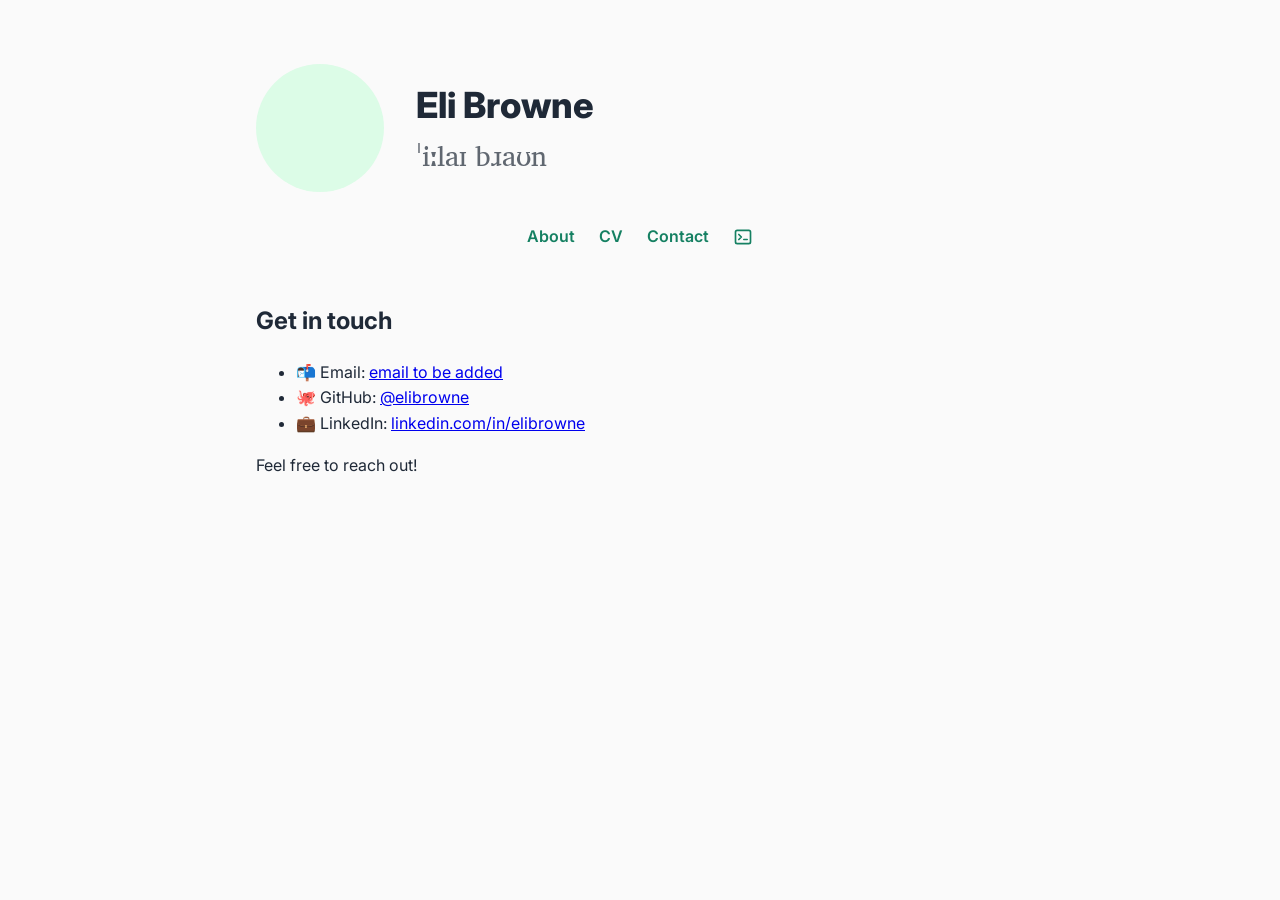
==== contact.html @ 95494e6d "Homepage done" ====
<!DOCTYPE html>
<html lang="en">
<head>
    <meta charset="UTF-8" />
    <meta name="viewport" content="width=device-width, initial-scale=1.0" />
    <title>Contact · Eli Browne</title>
    <link rel="icon" href="favicon.svg" type="image/svg+xml">
    <link rel="preconnect" href="https://fonts.googleapis.com">
    <link rel="preconnect" href="https://fonts.gstatic.com" crossorigin>
    <link href="https://fonts.googleapis.com/css2?family=Inter:wght@300;400;500;600;700;800&family=Charis+SIL:wght@400;700&family=Noto+Serif:wght@400;500&display=swap" rel="stylesheet">
    <link rel="stylesheet" href="style.css" />
</head>
<body>
    <div class="page">
        <header class="intro">
            <div class="avatar"></div>
            <div class="intro-text">
                <h1 class="heading">Eli Browne</h1>
                <p class="heading-sub"><span class="ipa" lang="en-fonipa">ˈiːlaɪ bɹaʊn</span></p>
            </div>
        </header>

        <nav class="topnav" aria-label="navigation">
            <a href="index.html">About</a>
            <a href="cv.html">CV</a>
            <a href="contact.html">Contact</a>
            <a href="#terminal" class="terminal-link" aria-label="Interactive terminal">
                <svg viewBox="0 0 24 24" width="20" height="20" fill="none"
                     stroke="currentColor" stroke-width="2"
                     stroke-linecap="round" stroke-linejoin="round" aria-hidden="true">
                    <rect x="3" y="4" width="18" height="16" rx="2"></rect>
                    <polyline points="7 9 10 12 7 15"></polyline>
                    <line x1="13" y1="15" x2="17" y2="15"></line>
                </svg>
            </a>
        </nav>

        <main>
            <h2>Get in touch</h2>
            <ul>
                <li>📬 Email: <a href="mailto:MY_EMAIL">email to be added</a></li>
                <li>🐙 GitHub: <a href="https://github.com/elibrowne">@elibrowne</a></li>
                <li>💼 LinkedIn: <a href="https://www.linkedin.com/in/elibrowne/">linkedin.com/in/elibrowne</a></li>
            </ul>

            <p>Feel free to reach out!</p>
        </main>
    </div>
</body>
</html>
---- style.css ----
html, body {
    margin: 0;
    padding: 0;
}

body {
    font-family: 'Inter', Arial, Helvetica, sans-serif;
    line-height: 1.6;
    color: #1f2937;
    background: #fafafa;
}

.page {
    max-width: 48rem;
    margin: 0 auto;
    padding: 2rem 1.5rem 4rem;
}

.topnav {
    display: flex;
    gap: 1.5rem;
    justify-content: center;
    padding: 1rem 0 2rem;
    /* border-bottom: 1px solid #e5e7eb; */
    margin-bottom: 1rem;
}

.topnav a {
    color: #158062;
    font-weight: 600;
    text-decoration: none;
    transition: opacity 0.15s ease;
}

.topnav a:hover {
    opacity: 0.6;
    text-decoration: none;
}

.topnav a.terminal-link {
    display: inline-flex;
    align-items: center;
}

.intro {
    display: flex;
    align-items: center;
    gap: 2rem;
    margin: 2rem 0 1rem;
}

.avatar {
    flex-shrink: 0;
    width: 8rem;
    height: 8rem;
    border-radius: 50%;
    background: #dcfce7;
}

.intro-text {
    min-width: 0;
}

.heading {
    font-weight: 800;
    font-size: 2.25rem;
    margin: 0;
}

.heading-sub {
    font-weight: 500;
    font-size: 1.75rem;
    opacity: 0.7;
    margin: 0 0 0 0;
}

.ipa {
    font-family: 'Charis SIL', 'Gentium Plus',
                 'Noto Serif', 'Cambria', Georgia, serif;
    font-feature-settings: "kern" 1;
}

h2 {
    font-size: 1.5rem;
    font-weight: 700;
}

.fun-fact-reroll {
    color: #158062;
    font-weight: 600;
    text-decoration: none;
    margin-left: 0.5rem;
    transition: opacity 0.15s ease;
}

.fun-fact-reroll:hover {
    opacity: 0.6;
    text-decoration: none;
}

.tag {
    display: inline-block;
    padding: 0.05rem 0.5rem;
    background-color: #dcfce7;
    color: black;
    border-radius: 0.4rem;
    font-weight: 400;
    line-height: 1.4;
    white-space: nowrap;
}

@media (max-width: 600px) {
    .intro {
        flex-direction: column;
        align-items: flex-start;
        gap: 1.25rem;
    }

    .avatar {
        width: 5rem;
        height: 5rem;
    }

    .heading {
        font-size: 1.75rem;
    }
}
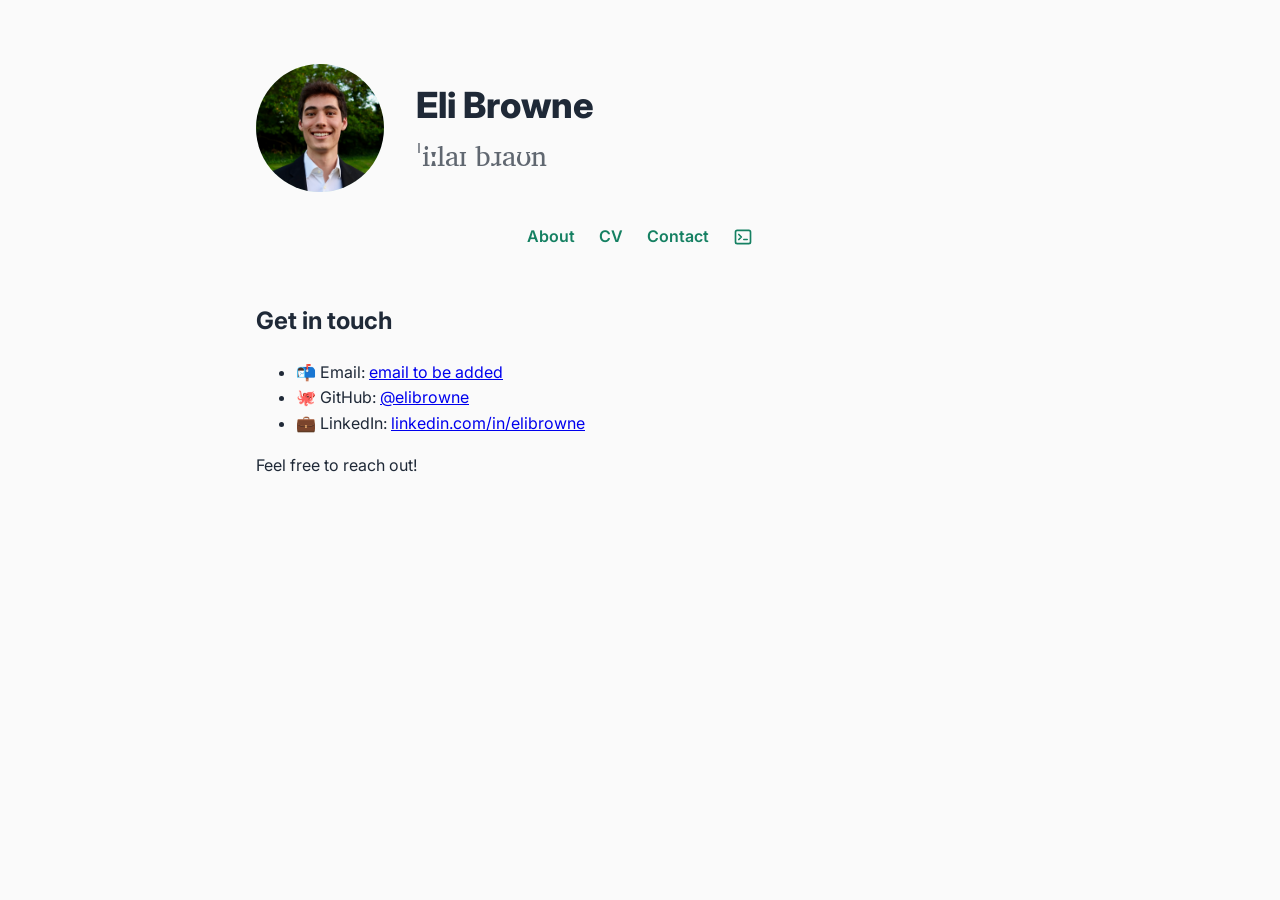
==== commit e7908beb: "Updated profile picture" ====
--- a/contact.html
+++ b/contact.html
@@ -13,7 +13,7 @@
 <body>
     <div class="page">
         <header class="intro">
-            <div class="avatar"></div>
+            <div class="avatar"><img src="headshot.jpg" alt="Eli Browne"></div>
             <div class="intro-text">
                 <h1 class="heading">Eli Browne</h1>
                 <p class="heading-sub"><span class="ipa" lang="en-fonipa">ˈiːlaɪ bɹaʊn</span></p>
--- a/style.css
+++ b/style.css
@@ -55,6 +55,15 @@
     height: 8rem;
     border-radius: 50%;
     background: #dcfce7;
+    overflow: hidden;
+}
+
+.avatar img {
+    width: 100%;
+    height: 100%;
+    object-fit: cover;
+    transform: scale(1.3);
+    transform-origin: center center;
 }
 
 .intro-text {
